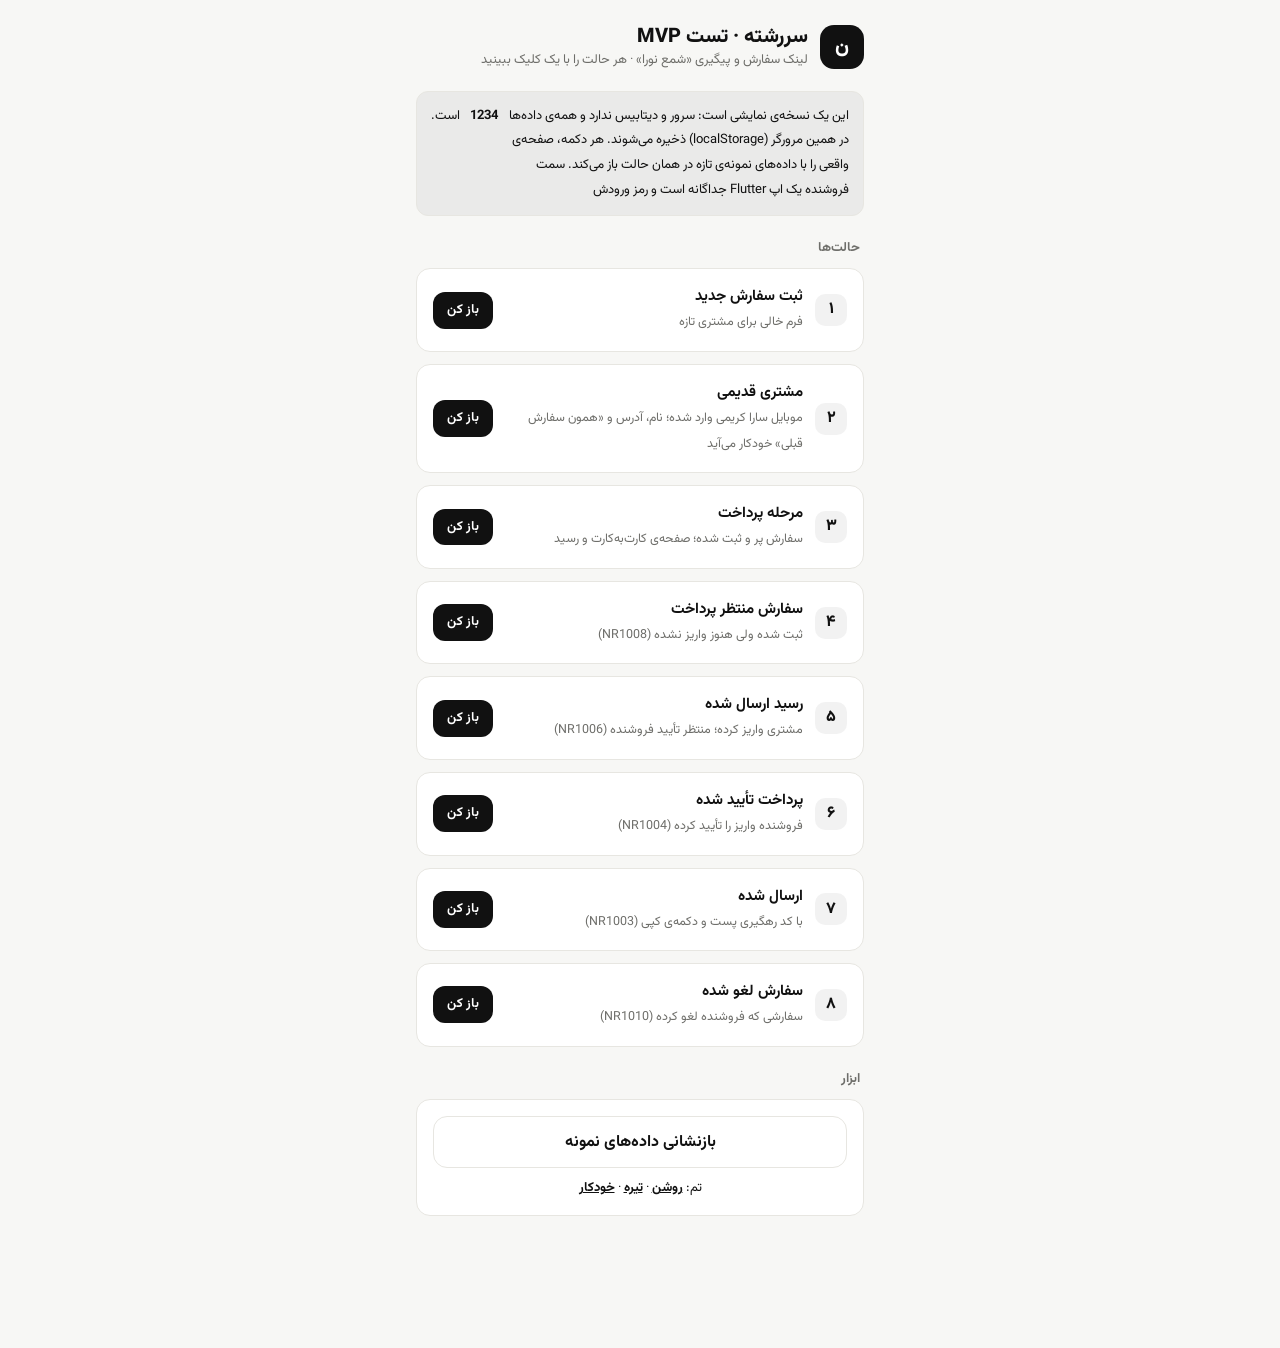
==== client/index.html @ f60f2b1e "Sarreshte MVP" ====
<!doctype html><html lang="fa" dir="rtl"><head><meta charset="utf-8"><meta name="viewport" content="width=device-width,initial-scale=1"><title>سررشته · تست MVP</title><link rel="stylesheet" href="style.css"></head><body><main>
<header class="top"><div class="logo">ن</div><div><h1>سررشته · تست MVP</h1><p class="sub">لینک سفارش و پیگیری «شمع نورا» · هر حالت را با یک کلیک ببینید</p></div></header>
<div class="card note" style="font-size:13px;line-height:1.9">این یک نسخه‌ی نمایشی است: سرور و دیتابیس ندارد و همه‌ی داده‌ها در همین مرورگر (localStorage) ذخیره می‌شوند. هر دکمه، صفحه‌ی واقعی را با داده‌های نمونه‌ی تازه در همان حالت باز می‌کند. سمت فروشنده یک اپ Flutter جداگانه است و رمز ورودش <b><bdi>1234</bdi></b> است.</div>
<div class="sec">حالت‌ها</div>
<div id="list"></div>
<div class="sec">ابزار</div>
<div class="card stack"><button class="ghost" id="reset">بازنشانی داده‌های نمونه</button>
<div class="links" style="text-align:center;font-size:13px">تم: <a href="?theme=light">روشن</a> · <a href="?theme=dark">تیره</a> · <a href="index.html">خودکار</a></div><p id="msg" class="muted" style="text-align:center;margin:0"></p></div>
<script src="seed.js"></script><script src="common.js"></script><script>
const S = [
 ['ثبت سفارش جدید', 'فرم خالی برای مشتری تازه', 'order.html?s=noora'],
 ['مشتری قدیمی', 'موبایل سارا کریمی وارد شده؛ نام، آدرس و «همون سفارش قبلی» خودکار می‌آید', 'order.html?s=noora&mobile=09122222222'],
 ['مرحله پرداخت', 'سفارش پر و ثبت شده؛ صفحه‌ی کارت‌به‌کارت و رسید', 'order.html?s=noora&step=pay'],
 ['سفارش منتظر پرداخت', 'ثبت شده ولی هنوز واریز نشده (NR1008)', 'track.html?c=NR1008'],
 ['رسید ارسال شده', 'مشتری واریز کرده؛ منتظر تأیید فروشنده (NR1006)', 'track.html?c=NR1006'],
 ['پرداخت تأیید شده', 'فروشنده واریز را تأیید کرده (NR1004)', 'track.html?c=NR1004'],
 ['ارسال شده', 'با کد رهگیری پست و دکمه‌ی کپی (NR1003)', 'track.html?c=NR1003'],
 ['سفارش لغو شده', 'سفارشی که فروشنده لغو کرده (NR1010)', 'track.html?c=NR1010'],
];
const th = _t ? '&theme=' + _t : '';
$('#list').innerHTML = S.map(([t, d, u], i) => `<div class="card scn"><div class="n">${fa(i + 1)}</div><div class="b"><b>${t}</b><small>${d}</small></div><a class="go" href="${u}&reset=1${th}">باز کن</a></div>`).join('');
$('#reset').onclick = () => { localStorage.removeItem(KEY); db(); $('#msg').textContent = 'داده‌های نمونه بازنشانی شد ✓'; };
</script></main></body></html>
---- client/style.css ----
@font-face{font-family:Vazirmatn;src:url(fonts/Vazirmatn-Regular.woff2) format('woff2');font-weight:400}
@font-face{font-family:Vazirmatn;src:url(fonts/Vazirmatn-Medium.woff2) format('woff2');font-weight:500}
@font-face{font-family:Vazirmatn;src:url(fonts/Vazirmatn-SemiBold.woff2) format('woff2');font-weight:600}
@font-face{font-family:Vazirmatn;src:url(fonts/Vazirmatn-Bold.woff2) format('woff2');font-weight:700}
@font-face{font-family:Vazirmatn;src:url(fonts/Vazirmatn-ExtraBold.woff2) format('woff2');font-weight:800}
/* Theme tokens from Kaka (kaka_colors.dart) */
:root{--bg:#F7F7F5;--card:#FFF;--line:#E7E6E1;--text:#111111;--muted:#6E6E6A;--faint:#A3A29C;--accent:#111111;--on-accent:#FFF;--soft:rgba(0,0,0,.05);--pos:#2F8A5E;--neg:#C24E47;--hero:#111111;--on-hero:#FFF;color-scheme:light}
@media (prefers-color-scheme:dark){:root:not([data-theme=light]){--bg:#0E0E0E;--card:#1A1A1A;--line:#262626;--text:#F5F5F5;--muted:#8A8A8A;--faint:#5C5C5C;--accent:#F5F5F5;--on-accent:#0E0E0E;--soft:rgba(255,255,255,.05);--pos:#6FBF94;--neg:#E07A72;--hero:#242424;--on-hero:#F5F5F5;color-scheme:dark}}
:root[data-theme=dark]{--bg:#0E0E0E;--card:#1A1A1A;--line:#262626;--text:#F5F5F5;--muted:#8A8A8A;--faint:#5C5C5C;--accent:#F5F5F5;--on-accent:#0E0E0E;--soft:rgba(255,255,255,.05);--pos:#6FBF94;--neg:#E07A72;--hero:#242424;--on-hero:#F5F5F5;color-scheme:dark}
*{box-sizing:border-box;font-family:Vazirmatn,Tahoma,sans-serif}
body{margin:0;background:var(--bg);color:var(--text);direction:rtl;-webkit-font-smoothing:antialiased;line-height:1.6}
main{max-width:480px;margin:auto;padding:20px 16px 120px}
header.top{display:flex;align-items:center;gap:12px;margin:4px 0 20px}
.logo{width:44px;height:44px;border-radius:14px;background:var(--accent);color:var(--on-accent);display:grid;place-items:center;font-size:20px;font-weight:800;flex:none}
h1{font-size:20px;font-weight:800;margin:0;line-height:1.3}
.sub{color:var(--muted);font-size:13px;margin:0}
.card{background:var(--card);border:1px solid var(--line);border-radius:14px;padding:16px;margin:0 0 12px}
.sec{font-size:13px;font-weight:700;color:var(--muted);margin:22px 4px 10px}
label{display:block;font-size:13px;font-weight:600;color:var(--muted);margin:14px 0 6px}label:first-child{margin-top:0}
input,textarea{width:100%;padding:13px 14px;background:var(--card);color:var(--text);border:1px solid var(--line);border-radius:12px;font-size:16px;outline:none;transition:border-color .15s}
input:focus,textarea:focus{border-color:var(--accent);box-shadow:0 0 0 .4px var(--accent)}
input::placeholder,textarea::placeholder{color:var(--faint)}
button{width:100%;height:52px;border:0;border-radius:14px;background:var(--accent);color:var(--on-accent);font-size:16px;font-weight:700;cursor:pointer;transition:opacity .15s}
button:hover{opacity:.88}button:disabled{opacity:.35;cursor:default}
button.ghost{background:transparent;color:var(--text);border:1px solid var(--line)}
.stack>*+*{margin-top:10px}
/* stepper */
.stepper{display:flex;align-items:center;gap:8px;margin:0 0 20px}
.stepper .st{display:flex;align-items:center;gap:6px;font-size:13px;font-weight:600;color:var(--faint);white-space:nowrap}
.stepper .st i{width:24px;height:24px;border-radius:50%;border:1px solid var(--line);display:grid;place-items:center;font-style:normal;font-size:12px;background:var(--card)}
.stepper .st.on{color:var(--text)}.stepper .st.on i{background:var(--accent);color:var(--on-accent);border-color:var(--accent)}
.stepper .st.done{color:var(--muted)}.stepper .st.done i{background:var(--soft);color:var(--text)}
.stepper .bar{flex:1;height:1px;background:var(--line)}
/* products */
.prod{display:flex;align-items:center;gap:12px;padding:12px 0}.prod+.prod{border-top:1px solid var(--line)}
.thumb{width:48px;height:48px;border-radius:12px;background:var(--soft);border:1px solid var(--line);display:grid;place-items:center;font-size:22px;flex:none}
.prod .info{flex:1;min-width:0}.prod .name{font-weight:700;font-size:15px}.prod .price{color:var(--muted);font-size:13px}
.qty{display:flex;align-items:center;border:1px solid var(--line);border-radius:12px;overflow:hidden;flex:none}
.qty button{width:36px;height:36px;border-radius:0;background:transparent;color:var(--text);font-size:18px;font-weight:600}
.qty span{min-width:26px;text-align:center;font-weight:700}
.prod.sel .qty{border-color:var(--accent)}
/* notices */
.note{display:flex;gap:10px;align-items:flex-start;padding:12px 14px;border-radius:12px;background:var(--soft);border:1px solid var(--line);font-size:14px}
.note.pos{color:var(--pos);background:color-mix(in srgb,var(--pos) 9%,transparent);border-color:color-mix(in srgb,var(--pos) 25%,transparent)}
.note button{height:40px;margin-top:10px;font-size:14px}
.err{color:var(--neg);font-size:14px;margin:8px 0 0;min-height:0}.err:empty{display:none}
.muted{color:var(--muted);font-size:13px}
/* sticky total bar */
.bar-bottom{position:fixed;inset:auto 0 0 0;background:var(--card);border-top:1px solid var(--line);padding:12px 16px calc(12px + env(safe-area-inset-bottom))}
.bar-bottom .in{max-width:480px;margin:auto;display:flex;align-items:center;gap:14px}
.bar-bottom .tot{flex:none}.bar-bottom .tot small{display:block;color:var(--muted);font-size:12px}.bar-bottom .tot b{font-size:18px;font-weight:800}
.bar-bottom button{flex:1}
/* payment */
.amount{font-size:30px;font-weight:800;line-height:1.3}
.bankcard{border-radius:14px;background:var(--hero);color:var(--on-hero);border:1px solid var(--line);padding:18px;margin:14px 0 4px}
.bankcard .no{direction:ltr;text-align:center;font-size:22px;font-weight:700;letter-spacing:2px;margin:10px 0}
.bankcard small{opacity:.65;font-size:12px}.bankcard .row2{display:flex;justify-content:space-between;align-items:center}
.copy{background:transparent;border:1px solid currentColor;color:inherit;height:30px;width:auto;padding:0 12px;font-size:12px;border-radius:10px;opacity:.8}
.file{display:flex;align-items:center;gap:10px;border:1px dashed var(--line);border-radius:12px;padding:12px 14px;color:var(--muted);cursor:pointer;font-size:14px}
.file input{display:none}
.or{display:flex;align-items:center;gap:10px;color:var(--faint);font-size:12px;margin:14px 0}.or:before,.or:after{content:'';flex:1;height:1px;background:var(--line)}
.badge{display:inline-block;border:1px solid var(--line);color:var(--muted);padding:0 8px;border-radius:20px;font-size:11px;font-weight:600;margin-inline-start:6px;vertical-align:middle}
/* pill + rows */
.pill{display:inline-flex;align-items:center;gap:6px;padding:3px 10px;border-radius:20px;font-size:12px;font-weight:700;color:var(--muted);background:var(--soft);border:1px solid var(--line)}
.pill:before{content:'';width:6px;height:6px;border-radius:50%;background:currentColor}
.pill.pos{color:var(--pos);background:color-mix(in srgb,var(--pos) 10%,transparent);border-color:color-mix(in srgb,var(--pos) 25%,transparent)}
.pill.neg{color:var(--neg);background:color-mix(in srgb,var(--neg) 10%,transparent);border-color:color-mix(in srgb,var(--neg) 25%,transparent)}
.row{display:flex;justify-content:space-between;align-items:center;gap:10px;padding:7px 0;font-size:14px}.row .k{color:var(--muted)}
hr{border:0;border-top:1px solid var(--line);margin:8px 0}
/* timeline */
.tl{list-style:none;padding:0;margin:0}
.tl li{position:relative;padding:0 34px 22px 0}.tl li:last-child{padding-bottom:0}
.tl li:before{content:'';position:absolute;right:11px;top:24px;bottom:0;width:1px;background:var(--line)}.tl li:last-child:before{display:none}
.tl li.done:before{background:var(--pos)}
.tl .dot{position:absolute;right:0;top:0;width:23px;height:23px;border-radius:50%;border:1px solid var(--line);background:var(--card);display:grid;place-items:center;font-size:12px;color:var(--faint)}
.tl li.done .dot{background:var(--pos);border-color:var(--pos);color:#fff}
.tl li.cur .dot{border:1.5px solid var(--text);color:var(--text)}
.tl .t{font-weight:700;font-size:15px}.tl li:not(.done):not(.cur) .t{color:var(--faint)}
.tl .d{color:var(--muted);font-size:13px}
.track-code{direction:ltr;font-weight:800;font-size:18px;letter-spacing:1px}
a{color:var(--text);font-weight:700}

.back-hub{display:inline-block;font-size:12px;color:var(--muted);text-decoration:none;margin:0 0 10px}.back-hub:hover{color:var(--text)}
.scn{display:flex;gap:12px;align-items:center}.scn .n{width:32px;height:32px;border-radius:10px;background:var(--soft);display:grid;place-items:center;font-weight:800;flex:none}
.scn .b{flex:1;min-width:0}.scn .b b{display:block;font-size:15px}.scn .b small{color:var(--muted);font-size:12.5px}
.scn a.go{flex:none;background:var(--accent);color:var(--on-accent);text-decoration:none;border-radius:12px;padding:8px 14px;font-weight:700;font-size:13px}
.links a{color:var(--text)}
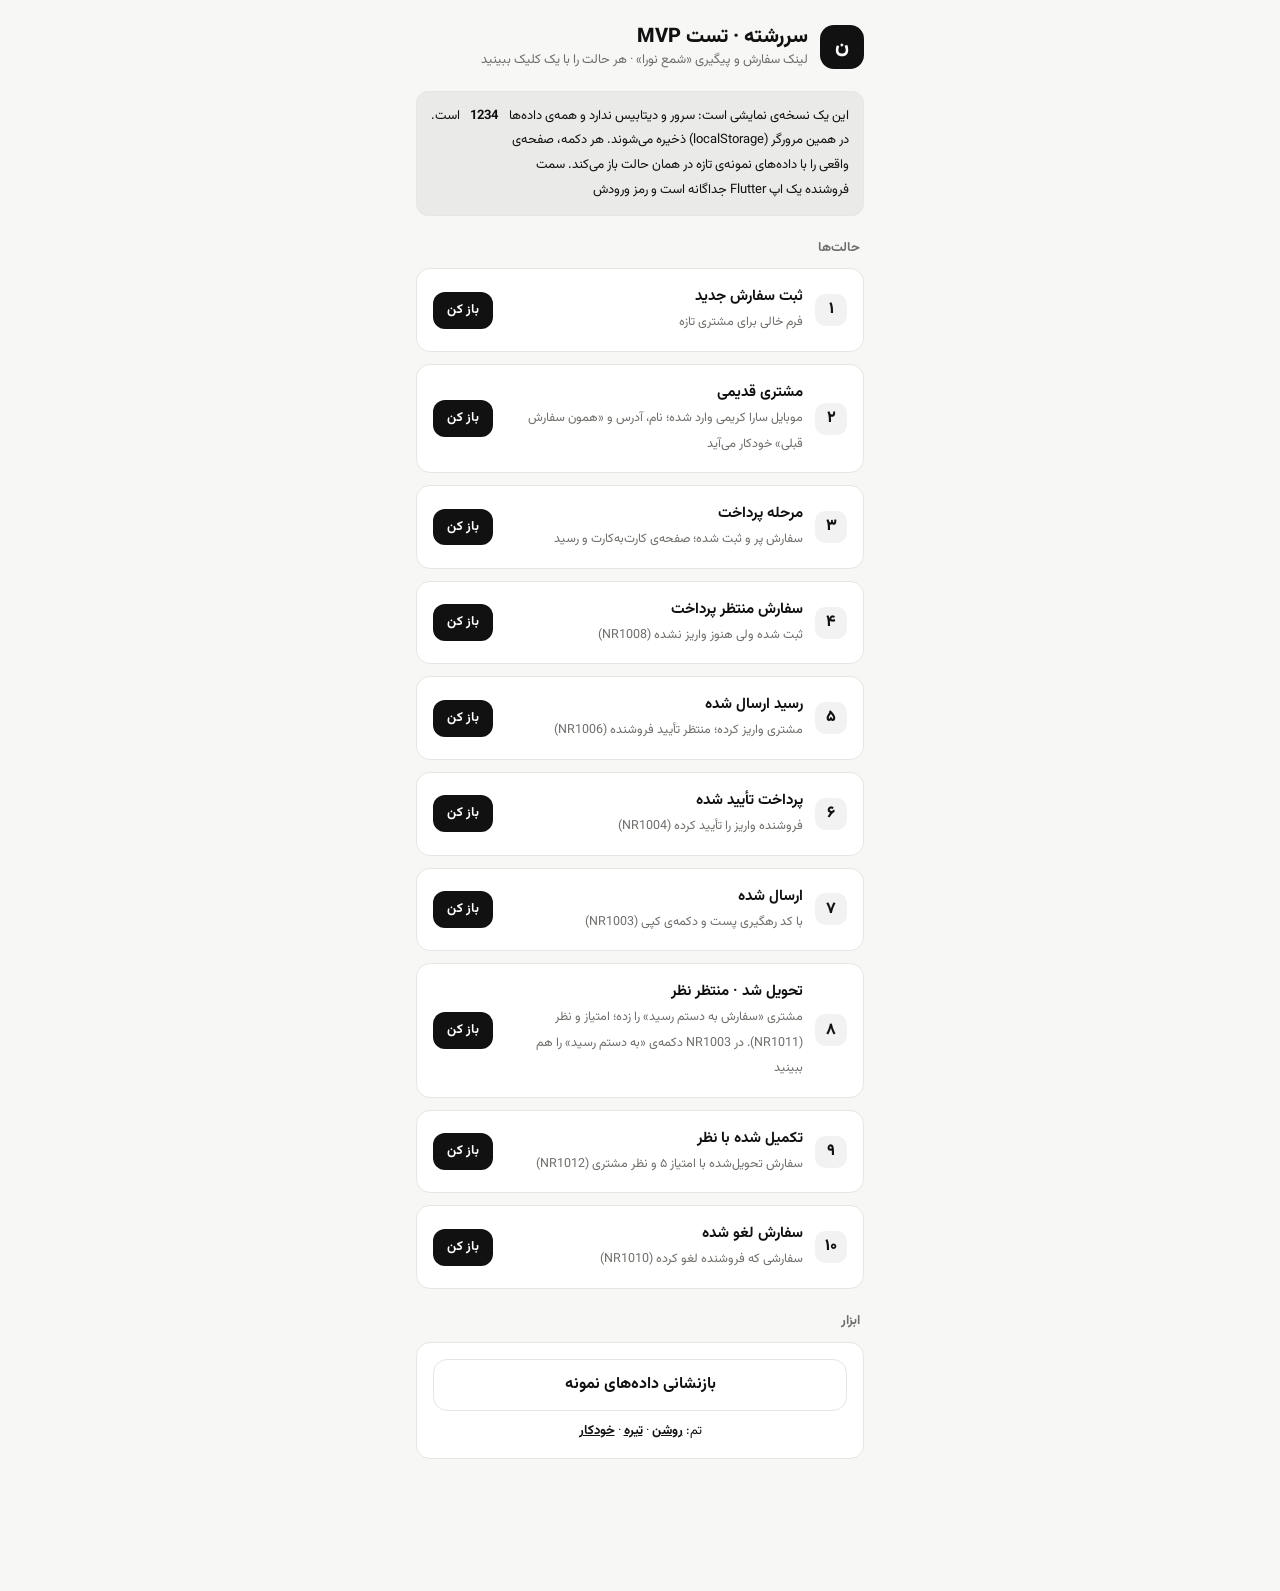
==== commit 1b223754: "v2: splash, login account, mobile layout, delivered+reviews, instagram id, reminders sent/DM" ====
--- a/client/index.html
+++ b/client/index.html
@@ -15,6 +15,8 @@
  ['رسید ارسال شده', 'مشتری واریز کرده؛ منتظر تأیید فروشنده (NR1006)', 'track.html?c=NR1006'],
  ['پرداخت تأیید شده', 'فروشنده واریز را تأیید کرده (NR1004)', 'track.html?c=NR1004'],
  ['ارسال شده', 'با کد رهگیری پست و دکمه‌ی کپی (NR1003)', 'track.html?c=NR1003'],
+ ['تحویل شد · منتظر نظر', 'مشتری «سفارش به دستم رسید» را زده؛ امتیاز و نظر (NR1011). در NR1003 دکمه‌ی «به دستم رسید» را هم ببینید', 'track.html?c=NR1011'],
+ ['تکمیل شده با نظر', 'سفارش تحویل‌شده با امتیاز ۵ و نظر مشتری (NR1012)', 'track.html?c=NR1012'],
  ['سفارش لغو شده', 'سفارشی که فروشنده لغو کرده (NR1010)', 'track.html?c=NR1010'],
 ];
 const th = _t ? '&theme=' + _t : '';
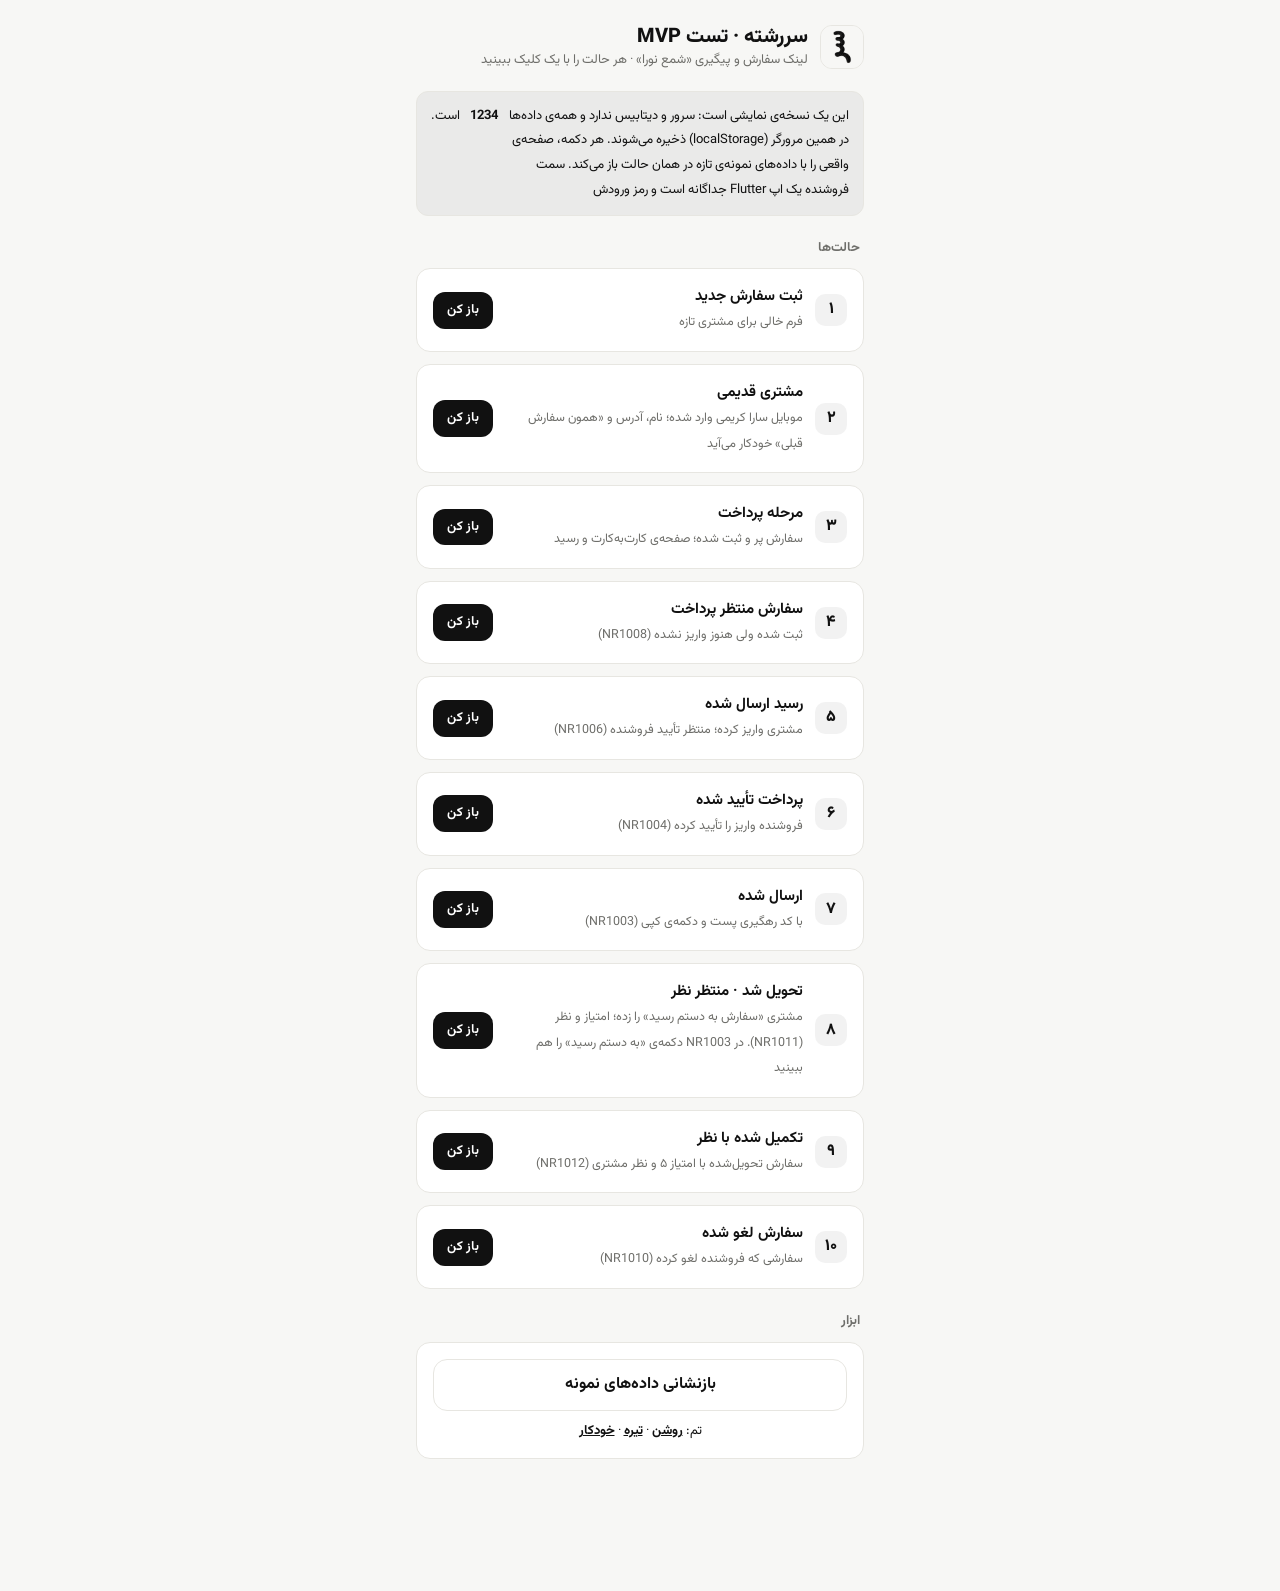
==== commit 5fac47ec: "Icons (web, Android adaptive), Android label, APK download" ====
--- a/client/index.html
+++ b/client/index.html
@@ -1,5 +1,5 @@
-<!doctype html><html lang="fa" dir="rtl"><head><meta charset="utf-8"><meta name="viewport" content="width=device-width,initial-scale=1"><title>سررشته · تست MVP</title><link rel="stylesheet" href="style.css"></head><body><main>
-<header class="top"><div class="logo">ن</div><div><h1>سررشته · تست MVP</h1><p class="sub">لینک سفارش و پیگیری «شمع نورا» · هر حالت را با یک کلیک ببینید</p></div></header>
+<!doctype html><html lang="fa" dir="rtl"><head><meta charset="utf-8"><meta name="viewport" content="width=device-width,initial-scale=1"><title>سررشته · تست MVP</title><link rel="icon" type="image/png" href="favicon.png"><link rel="apple-touch-icon" href="apple-touch-icon.png"><link rel="stylesheet" href="style.css"></head><body><main>
+<header class="top"><img src="icon.png" alt="" style="width:44px;height:44px;border-radius:12px;border:1px solid var(--line)"><div><h1>سررشته · تست MVP</h1><p class="sub">لینک سفارش و پیگیری «شمع نورا» · هر حالت را با یک کلیک ببینید</p></div></header>
 <div class="card note" style="font-size:13px;line-height:1.9">این یک نسخه‌ی نمایشی است: سرور و دیتابیس ندارد و همه‌ی داده‌ها در همین مرورگر (localStorage) ذخیره می‌شوند. هر دکمه، صفحه‌ی واقعی را با داده‌های نمونه‌ی تازه در همان حالت باز می‌کند. سمت فروشنده یک اپ Flutter جداگانه است و رمز ورودش <b><bdi>1234</bdi></b> است.</div>
 <div class="sec">حالت‌ها</div>
 <div id="list"></div>
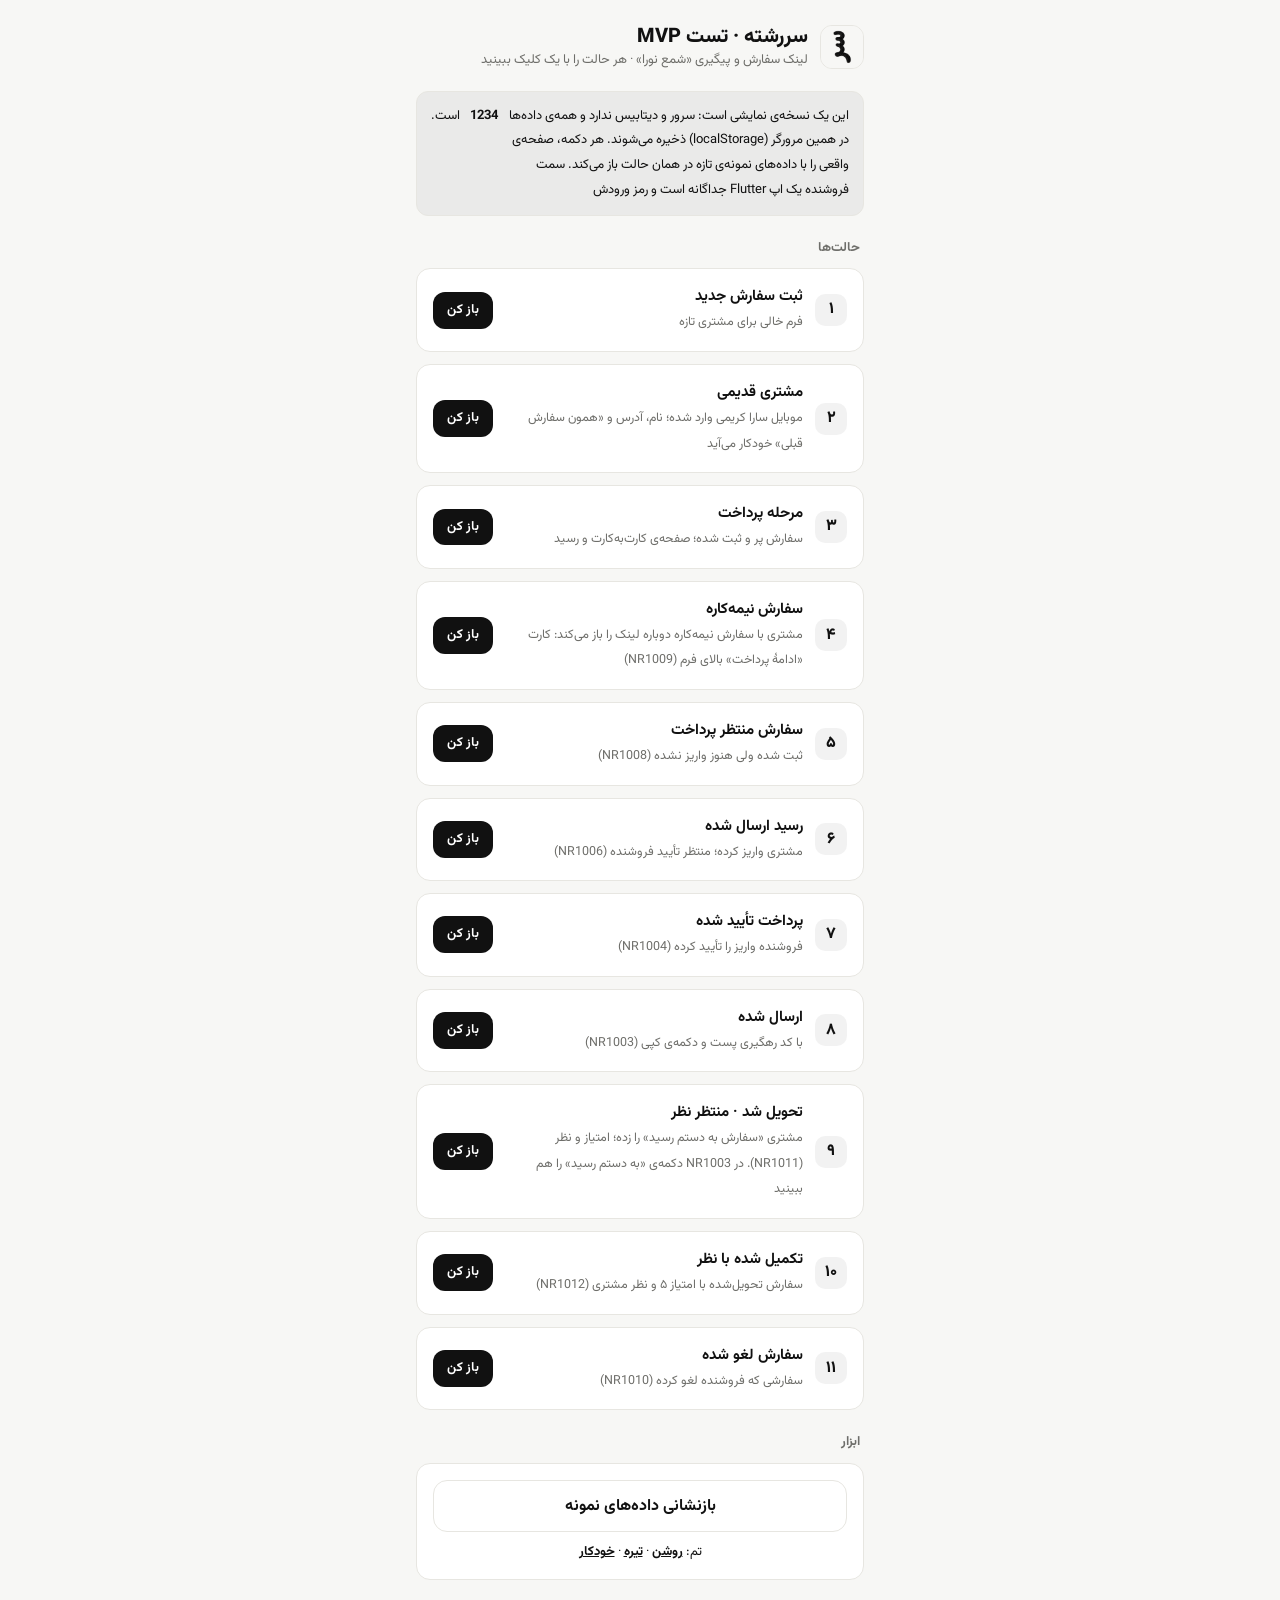
==== commit 36ca7e36: "Resume unpaid orders, pay from tracking, seller filters/paid summary/payment reminders" ====
--- a/client/index.html
+++ b/client/index.html
@@ -11,6 +11,7 @@
  ['ثبت سفارش جدید', 'فرم خالی برای مشتری تازه', 'order.html?s=noora'],
  ['مشتری قدیمی', 'موبایل سارا کریمی وارد شده؛ نام، آدرس و «همون سفارش قبلی» خودکار می‌آید', 'order.html?s=noora&mobile=09122222222'],
  ['مرحله پرداخت', 'سفارش پر و ثبت شده؛ صفحه‌ی کارت‌به‌کارت و رسید', 'order.html?s=noora&step=pay'],
+ ['سفارش نیمه‌کاره', 'مشتری با سفارش نیمه‌کاره دوباره لینک را باز می‌کند: کارت «ادامهٔ پرداخت» بالای فرم (NR1009)', 'order.html?s=noora&mine=NR1009'],
  ['سفارش منتظر پرداخت', 'ثبت شده ولی هنوز واریز نشده (NR1008)', 'track.html?c=NR1008'],
  ['رسید ارسال شده', 'مشتری واریز کرده؛ منتظر تأیید فروشنده (NR1006)', 'track.html?c=NR1006'],
  ['پرداخت تأیید شده', 'فروشنده واریز را تأیید کرده (NR1004)', 'track.html?c=NR1004'],
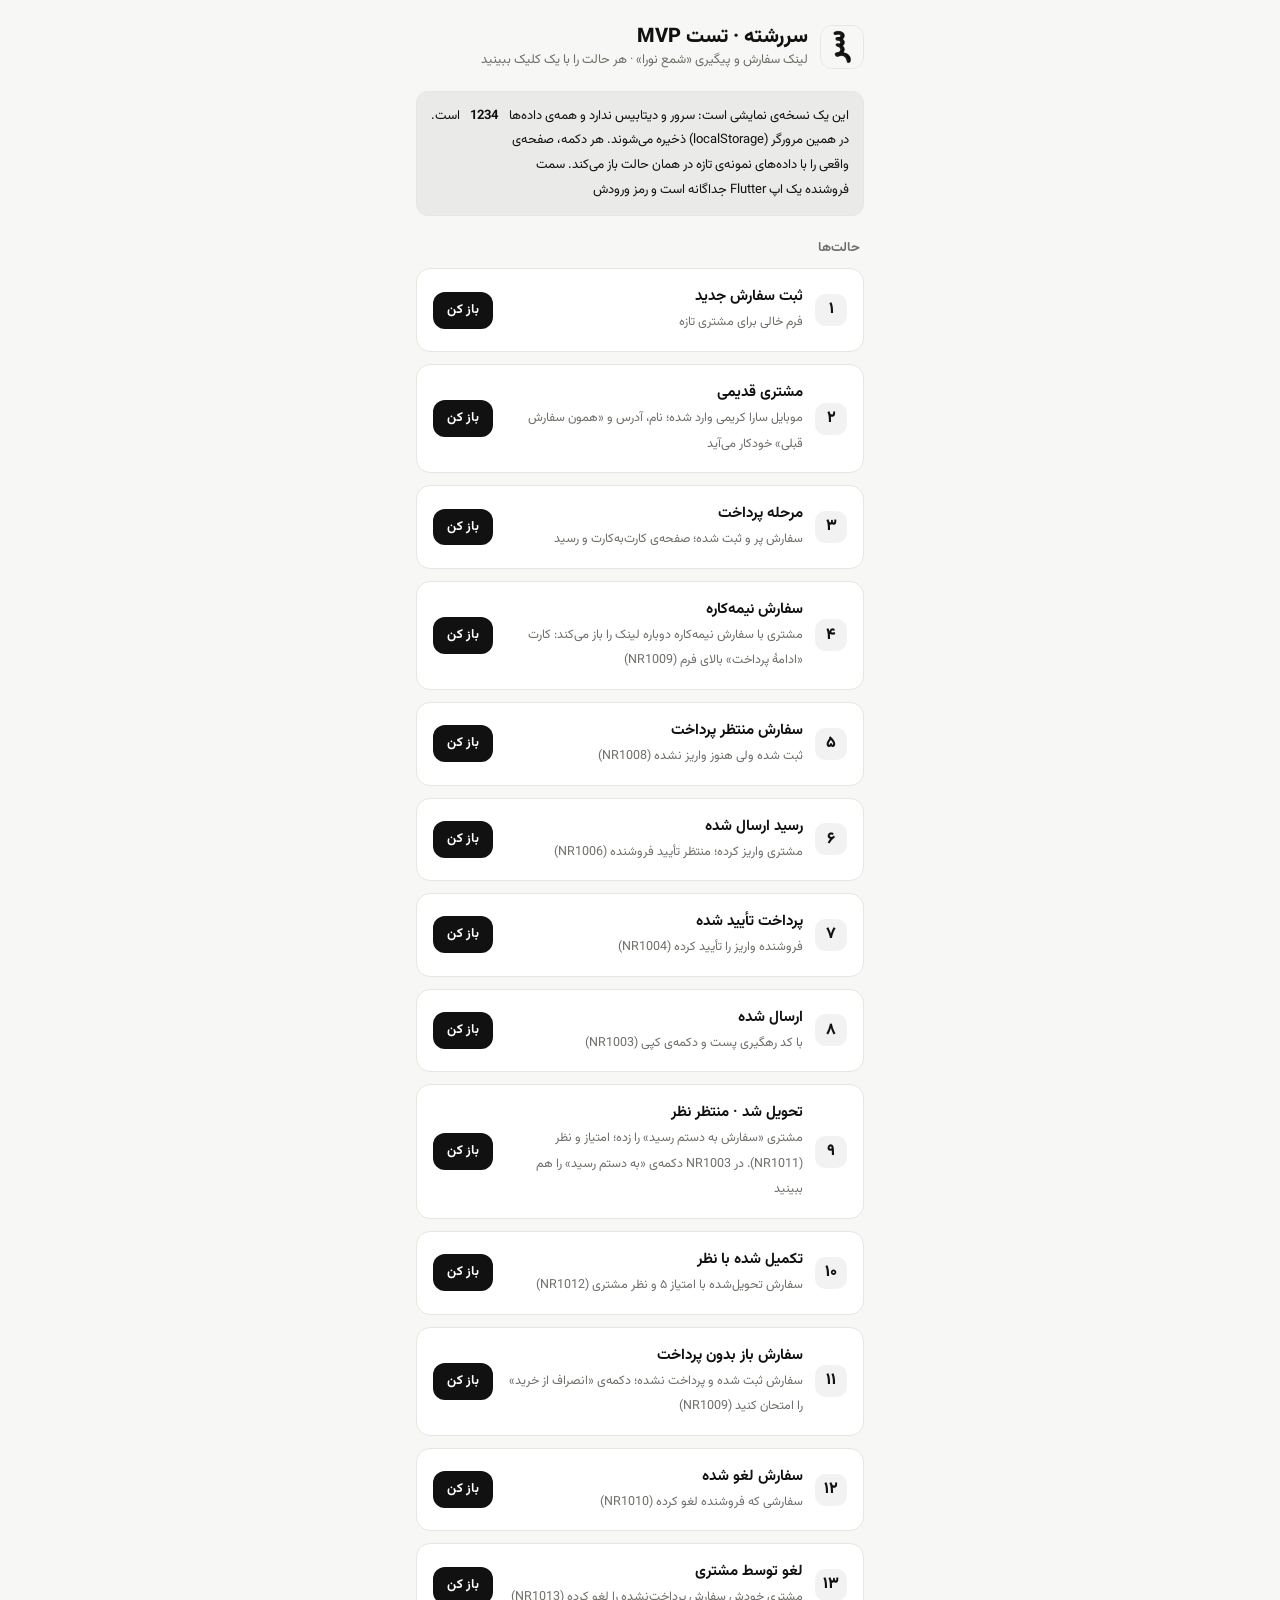
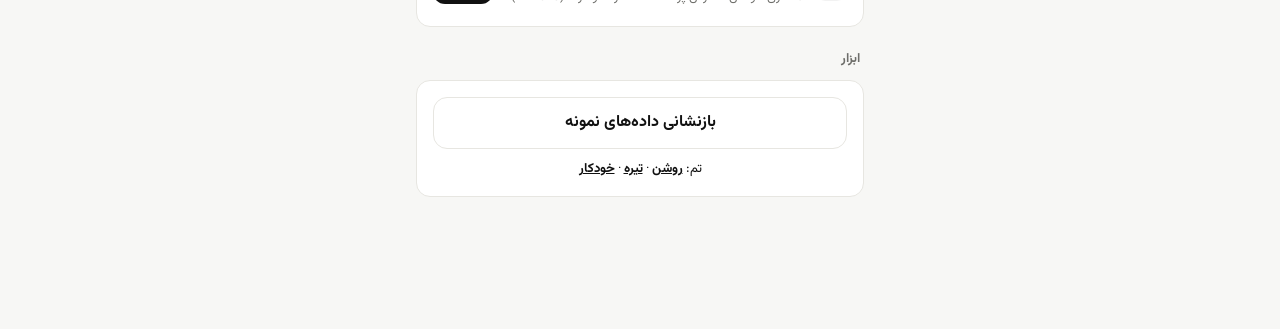
==== commit 350bc9dd: "Customer cancel (انصراف از خرید) + seller 'لغو توسط مشتری' status" ====
--- a/client/index.html
+++ b/client/index.html
@@ -18,7 +18,9 @@
  ['ارسال شده', 'با کد رهگیری پست و دکمه‌ی کپی (NR1003)', 'track.html?c=NR1003'],
  ['تحویل شد · منتظر نظر', 'مشتری «سفارش به دستم رسید» را زده؛ امتیاز و نظر (NR1011). در NR1003 دکمه‌ی «به دستم رسید» را هم ببینید', 'track.html?c=NR1011'],
  ['تکمیل شده با نظر', 'سفارش تحویل‌شده با امتیاز ۵ و نظر مشتری (NR1012)', 'track.html?c=NR1012'],
+ ['سفارش باز بدون پرداخت', 'سفارش ثبت شده و پرداخت نشده؛ دکمه‌ی «انصراف از خرید» را امتحان کنید (NR1009)', 'order.html?s=noora&pay=NR1009&mine=NR1009'],
  ['سفارش لغو شده', 'سفارشی که فروشنده لغو کرده (NR1010)', 'track.html?c=NR1010'],
+ ['لغو توسط مشتری', 'مشتری خودش سفارش پرداخت‌نشده را لغو کرده (NR1013)', 'track.html?c=NR1013'],
 ];
 const th = _t ? '&theme=' + _t : '';
 $('#list').innerHTML = S.map(([t, d, u], i) => `<div class="card scn"><div class="n">${fa(i + 1)}</div><div class="b"><b>${t}</b><small>${d}</small></div><a class="go" href="${u}&reset=1${th}">باز کن</a></div>`).join('');
--- a/client/style.css
+++ b/client/style.css
@@ -85,3 +85,8 @@
 .scn .b{flex:1;min-width:0}.scn .b b{display:block;font-size:15px}.scn .b small{color:var(--muted);font-size:12.5px}
 .scn a.go{flex:none;background:var(--accent);color:var(--on-accent);text-decoration:none;border-radius:12px;padding:8px 14px;font-weight:700;font-size:13px}
 .links a{color:var(--text)}
+
+button.cancel-link{background:transparent;color:var(--muted,#888);border:0;font-size:13px;font-weight:500;margin-top:10px;padding:8px;text-decoration:underline;text-underline-offset:4px}
+button.danger{background:var(--neg);color:#fff;border-color:var(--neg)}
+.modal-bg{position:fixed;inset:0;background:rgba(0,0,0,.45);display:flex;align-items:flex-end;justify-content:center;z-index:50;padding:16px}
+.modal{background:var(--card,#fff);color:var(--text);border-radius:20px;padding:20px;width:100%;max-width:440px;margin-bottom:8px;box-shadow:0 10px 30px rgba(0,0,0,.2)}
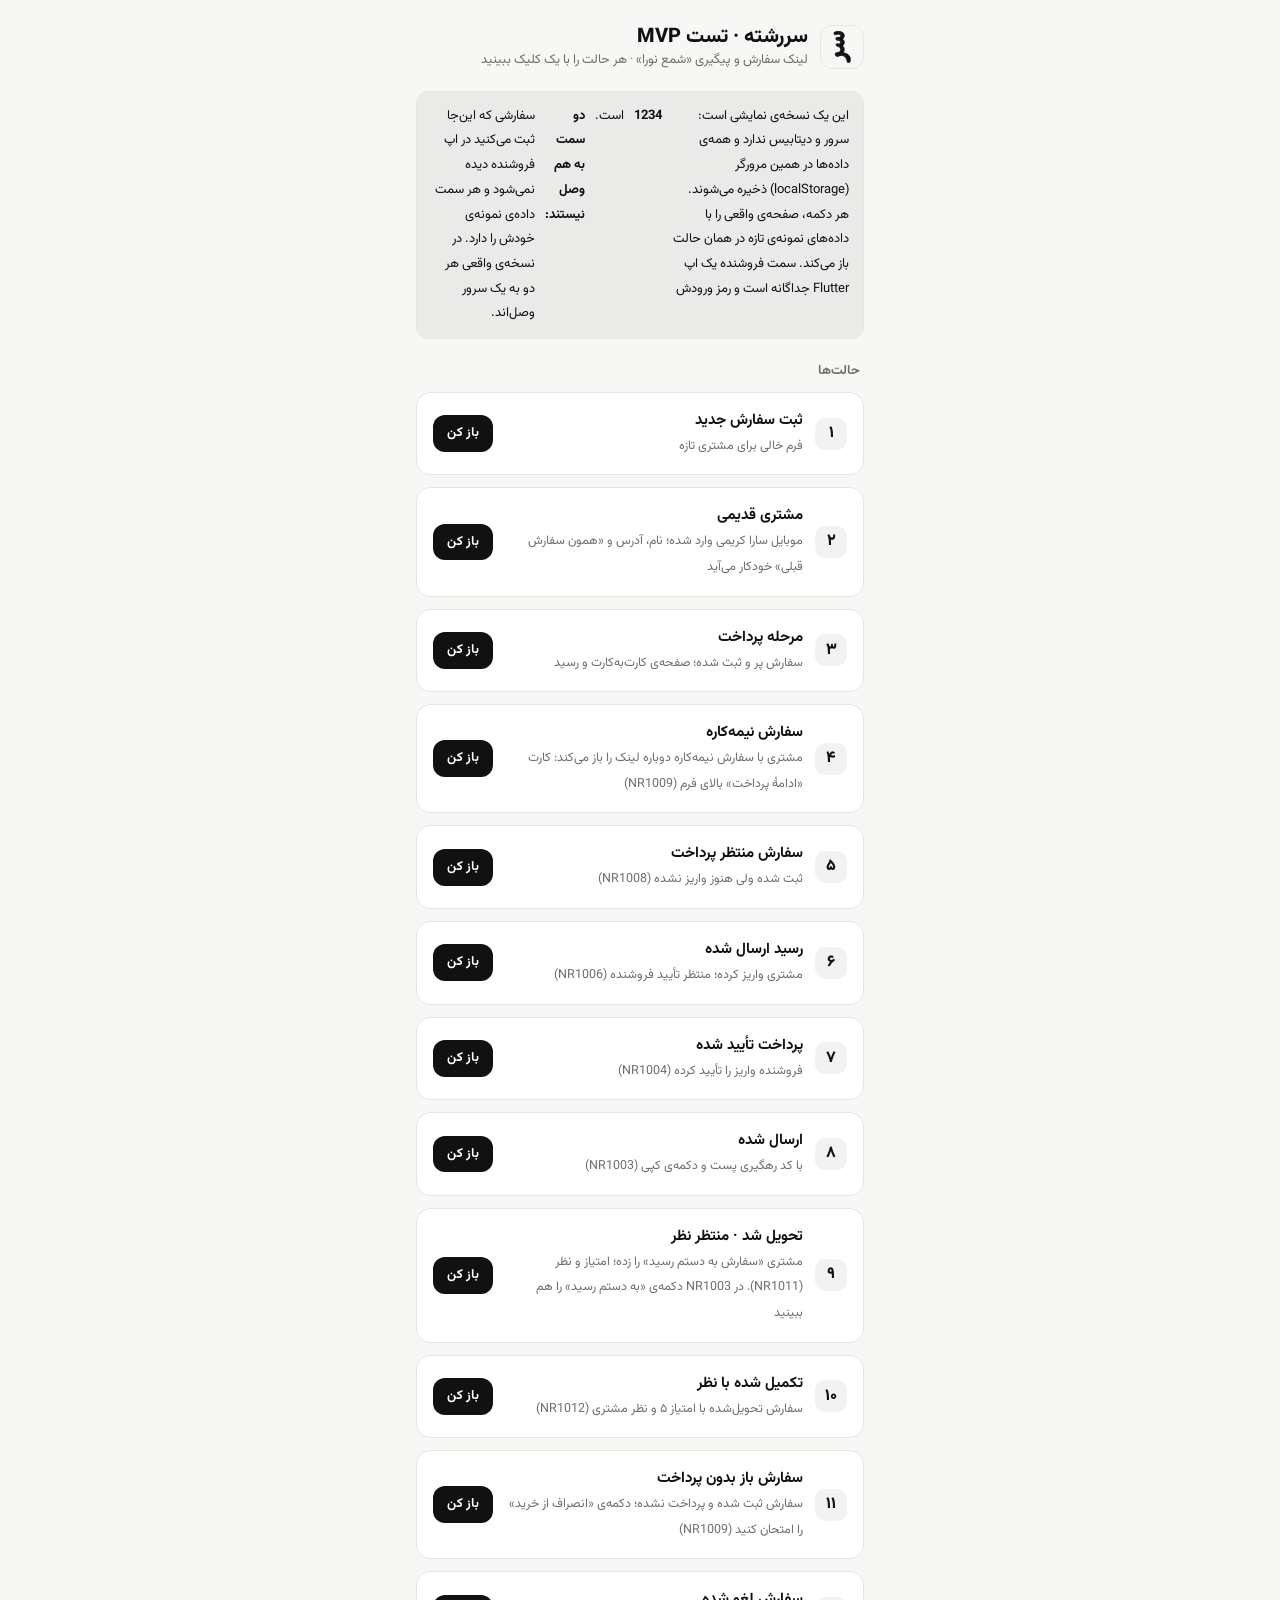
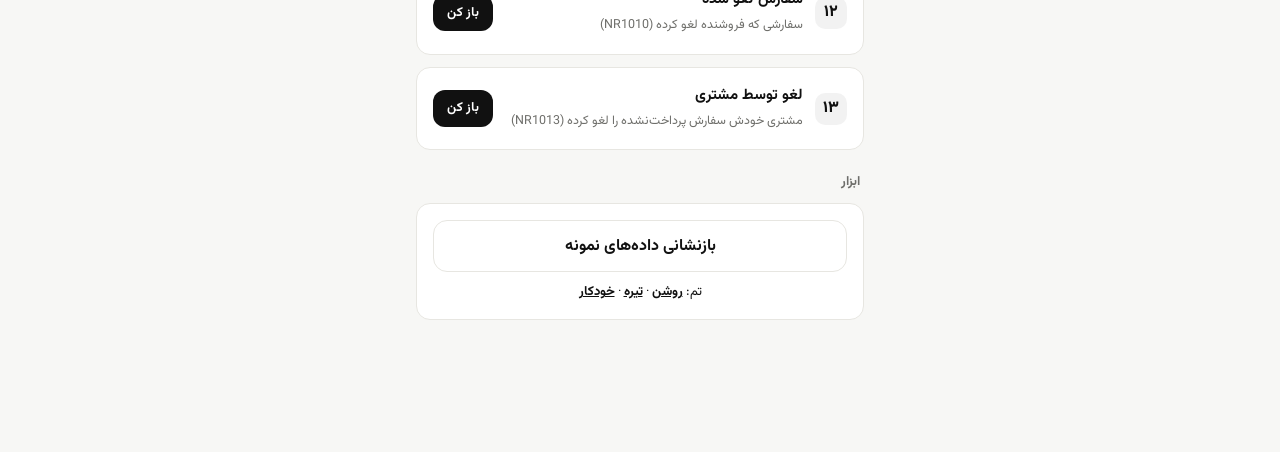
==== commit f6faad52: "Vahid's edits: ship-late badge, oldest-first, editable DM draft, remove mock gateway, demo note" ====
--- a/client/index.html
+++ b/client/index.html
@@ -1,6 +1,6 @@
 <!doctype html><html lang="fa" dir="rtl"><head><meta charset="utf-8"><meta name="viewport" content="width=device-width,initial-scale=1"><title>سررشته · تست MVP</title><link rel="icon" type="image/png" href="favicon.png"><link rel="apple-touch-icon" href="apple-touch-icon.png"><link rel="stylesheet" href="style.css"></head><body><main>
 <header class="top"><img src="icon.png" alt="" style="width:44px;height:44px;border-radius:12px;border:1px solid var(--line)"><div><h1>سررشته · تست MVP</h1><p class="sub">لینک سفارش و پیگیری «شمع نورا» · هر حالت را با یک کلیک ببینید</p></div></header>
-<div class="card note" style="font-size:13px;line-height:1.9">این یک نسخه‌ی نمایشی است: سرور و دیتابیس ندارد و همه‌ی داده‌ها در همین مرورگر (localStorage) ذخیره می‌شوند. هر دکمه، صفحه‌ی واقعی را با داده‌های نمونه‌ی تازه در همان حالت باز می‌کند. سمت فروشنده یک اپ Flutter جداگانه است و رمز ورودش <b><bdi>1234</bdi></b> است.</div>
+<div class="card note" style="font-size:13px;line-height:1.9">این یک نسخه‌ی نمایشی است: سرور و دیتابیس ندارد و همه‌ی داده‌ها در همین مرورگر (localStorage) ذخیره می‌شوند. هر دکمه، صفحه‌ی واقعی را با داده‌های نمونه‌ی تازه در همان حالت باز می‌کند. سمت فروشنده یک اپ Flutter جداگانه است و رمز ورودش <b><bdi>1234</bdi></b> است.<br><b>دو سمت به هم وصل نیستند:</b> سفارشی که این‌جا ثبت می‌کنید در اپ فروشنده دیده نمی‌شود و هر سمت داده‌ی نمونه‌ی خودش را دارد. در نسخه‌ی واقعی هر دو به یک سرور وصل‌اند.</div>
 <div class="sec">حالت‌ها</div>
 <div id="list"></div>
 <div class="sec">ابزار</div>
